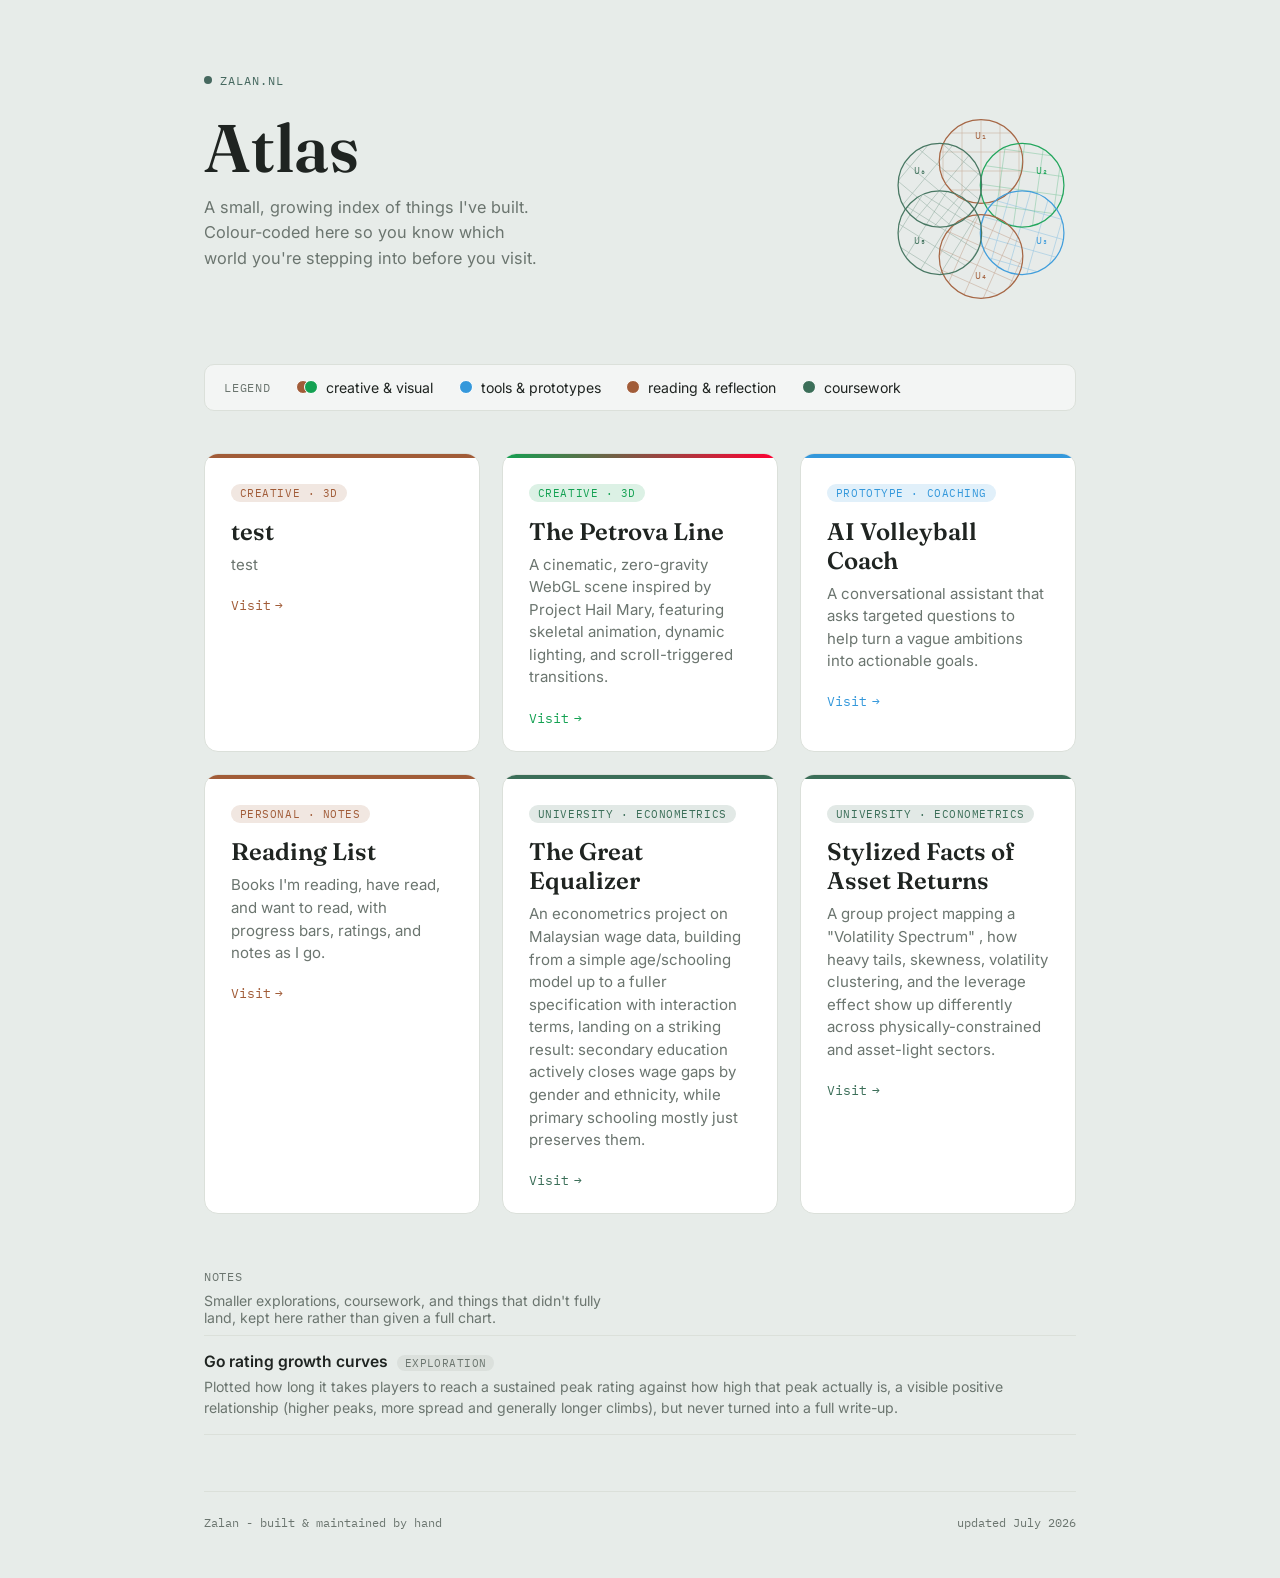
==== index.html @ 69c5f928 "Refactor chart-card styles and add hover effects" ====
<!DOCTYPE html>
<html lang="en">
<head>
<meta charset="UTF-8">
<meta name="viewport" content="width=device-width, initial-scale=1.0">
<title>Zalan Makany</title>
<link rel="preconnect" href="https://fonts.googleapis.com">
<link rel="preconnect" href="https://fonts.gstatic.com" crossorigin>
<link href="https://fonts.googleapis.com/css2?family=Fraunces:ital,opsz,wght@0,9..144,400;0,9..144,600;1,9..144,500&family=IBM+Plex+Mono:wght@400;500&family=Inter:wght@400;500&display=swap" rel="stylesheet">
<style>
  :root {
    --paper: #eef0ec;
    --ink: #1f2421;
    --muted: #6b756f;
    --border: #dbe0da;
    --pine: #46685f;
  }

  * { box-sizing: border-box; }

  body {
    margin: 0;
    background: var(--paper);
    color: var(--ink);
    font-family: 'Inter', -apple-system, sans-serif;
    -webkit-font-smoothing: antialiased;
  }

  .wrap {
    max-width: 920px;
    margin: 0 auto;
    padding: 4.5rem 1.5rem 3rem;
  }

  .kicker {
    font-family: 'IBM Plex Mono', monospace;
    font-size: 0.78rem;
    letter-spacing: 0.08em;
    text-transform: uppercase;
    color: var(--pine);
    display: flex;
    align-items: center;
    gap: 0.5rem;
    margin-bottom: 1.6rem;
  }
  .kicker::before {
    content: "";
    width: 8px;
    height: 8px;
    border-radius: 50%;
    background: var(--pine);
    display: inline-block;
  }

  .hero {
    display: flex;
    justify-content: space-between;
    align-items: flex-start;
    gap: 2rem;
    margin-bottom: 3.5rem;
  }

  .hero h1 {
    font-family: 'Fraunces', serif;
    font-weight: 600;
    font-size: clamp(2.6rem, 7vw, 4.2rem);
    line-height: 1;
    margin: 0 0 0.9rem;
  }

  .hero p {
    max-width: 34ch;
    color: var(--muted);
    font-size: 1.02rem;
    line-height: 1.55;
    margin: 0;
  }

  .chart-diagram {
    flex-shrink: 0;
    width: 190px;
    height: 190px;
    opacity: 0.92;
  }

  .legend {
    display: flex;
    flex-wrap: wrap;
    gap: 1.6rem;
    align-items: center;
    padding: 0.9rem 1.2rem;
    border: 1px solid var(--border);
    border-radius: 10px;
    background: rgba(255,255,255,0.5);
    margin-bottom: 2.6rem;
  }
  .eyebrow {
    font-family: 'IBM Plex Mono', monospace;
    font-size: 0.72rem;
    text-transform: uppercase;
    letter-spacing: 0.06em;
    color: var(--muted);
  }
  .legend-item {
    display: flex;
    align-items: center;
    gap: 0.5rem;
    font-size: 0.88rem;
    color: var(--ink);
  }

 #legend-items {
    display: flex;
    flex-wrap: wrap;
    gap: 1.6rem;
  }
  
.swatch-cluster {
    display: flex;
    align-items: center;
  }
 .swatch {
    width: 14px;              
    height: 14px;
    border-radius: 50%;       /* Circles overlap much better than squares */
    border: 1.5px solid #fff; /* Creates a clean cutout effect between dots */
    margin-left: -6px;        /* Pulls them together so they overlap */
    display: inline-block;
  }
  .swatch:first-child {
    margin-left: 0;           
  }

  .grid {
    display: grid;
    grid-template-columns: repeat(auto-fit, minmax(250px, 1fr));
    gap: 1.4rem;
  }

 .chart-card {
    position: relative;
    background: #fff;
    border: 1px solid var(--border);
    border-radius: 14px;
    padding: 1.7rem 1.6rem 1.5rem;
    text-decoration: none;
    color: inherit;
    display: block;
    overflow: hidden; 
    transition: transform 0.18s ease, box-shadow 0.18s ease;
  }
  
  .chart-card::before {
    content: "";
    position: absolute;
    top: 0; left: 0;
    width: 100%;
    height: 4px;
    background: linear-gradient(to right, var(--c), var(--c2, var(--c)));
  }

  .chart-card:hover {
    transform: translateY(-3px);
    box-shadow: 0 10px 24px rgba(31,36,33,0.08);
  }

  /* The atmospheric glow, restricted entirely to the top rim */
  .chart-card::after {
    content: "";
    position: absolute;
    top: 2px; left: 4%; 
    width: 92%;         /* Slightly narrower than the card for a natural falloff */
    height: 6px;
    background: linear-gradient(to right, var(--c), var(--c2, var(--c)));
    filter: blur(10px);
    opacity: 0;
    transition: opacity 0.3s ease;
    z-index: 1;
  }

  .chart-card:hover::after {
    opacity: 0.65; /* Activates the rim glow on hover */
  }

  .card-tag {
    font-family: 'IBM Plex Mono', monospace;
    font-size: 0.7rem;
    text-transform: uppercase;
    letter-spacing: 0.05em;
    padding: 2px 9px;
    border-radius: 999px;
    display: inline-block;
    margin-bottom: 0.9rem;
    background: var(--c-soft, #eee);
    color: var(--c, var(--ink));
  }

  .chart-card h2 {
    font-family: 'Fraunces', serif;
    font-weight: 600;
    font-size: 1.5rem;
    margin: 0 0 0.5rem;
  }

  .chart-card p {
    color: var(--muted);
    font-size: 0.94rem;
    line-height: 1.5;
    margin: 0 0 1.1rem;
  }

  .visit {
    font-family: 'IBM Plex Mono', monospace;
    font-size: 0.82rem;
    display: inline-flex;
    align-items: center;
    gap: 0.3rem;
    color: var(--c, var(--pine));
  }

  .visit .arrow { transition: transform 0.18s ease; }
  .chart-card:hover .visit .arrow { transform: translateX(3px); }

  footer {
    margin-top: 3.5rem;
    padding-top: 1.4rem;
    border-top: 1px solid var(--border);
    font-family: 'IBM Plex Mono', monospace;
    font-size: 0.76rem;
    color: var(--muted);
    display: flex;
    justify-content: space-between;
    flex-wrap: wrap;
    gap: 0.5rem;
  }

  .empty-hint {
    font-family: 'IBM Plex Mono', monospace;
    font-size: 0.85rem;
    color: var(--muted);
    padding: 2rem;
    text-align: center;
    border: 1px dashed var(--border);
    border-radius: 12px;
  }

  .notes-section {
    margin-top: 3.2rem;
  }
  .notes-subtitle {
    color: var(--muted);
    font-size: 0.88rem;
    margin: 0.4rem 0 0.6rem;
    max-width: 48ch;
  }
  .notes-list {
    border-top: 1px solid var(--border);
  }
  .note-row {
    display: block;
    padding: 1rem 0;
    border-bottom: 1px solid var(--border);
    text-decoration: none;
    color: inherit;
  }
  a.note-row:hover .note-title {
    color: var(--pine);
  }
  .note-head {
    display: flex;
    align-items: baseline;
    flex-wrap: wrap;
    gap: 0.55rem;
    margin-bottom: 0.3rem;
  }
  .note-title {
    font-weight: 600;
    font-size: 0.98rem;
    transition: color 0.15s ease;
  }
  .note-tag {
    font-family: 'IBM Plex Mono', monospace;
    font-size: 0.66rem;
    text-transform: uppercase;
    letter-spacing: 0.04em;
    color: var(--muted);
    background: rgba(107, 117, 111, 0.1);
    padding: 1px 8px;
    border-radius: 999px;
  }
  .note-desc {
    color: var(--muted);
    font-size: 0.88rem;
    line-height: 1.5;
    margin: 0;
  }
  .note-link {
    display: inline-block;
    margin-top: 0.35rem;
    font-family: 'IBM Plex Mono', monospace;
    font-size: 0.76rem;
    color: var(--pine);
  }

  @media (max-width: 640px) {
    .wrap { padding: 2.2rem 1.25rem 2.5rem; }
    .hero {
      align-items: flex-start;
      gap: 1rem;
      margin-bottom: 2rem;
    }
    .hero > div:first-child { flex: 1; min-width: 0; }
    .hero p { font-size: 0.92rem; }
    .chart-diagram {
      width: 84px;
      height: 84px;
      margin-top: 0.3rem;
    }
    .legend {
      gap: 0.9rem 1.1rem;
      padding: 0.7rem 1rem;
      margin-bottom: 1.6rem;
    }
    .legend-item { font-size: 0.82rem; }
  }

  @media (max-width: 340px) {
    .chart-diagram { width: 68px; height: 68px; }
  }

  @media (prefers-reduced-motion: reduce) {
    .chart-card, .visit .arrow { transition: none; }
  }
</style>
</head>
<body>
<div class="wrap">

  <div class="kicker">zalan.nl</div>

  <div class="hero">
    <div>
      <h1>Atlas</h1>
      <p>A small, growing index of things I've built. Colour-coded here so you know which world you're stepping into before you visit.</p>
    </div>
    <div id="atlas-diagram"></div>
  </div>

  <div class="legend">
    <span class="eyebrow">Legend</span>
    <span id="legend-items"></span>
  </div>

  <div class="grid" id="cards-grid"></div>

  <div class="notes-section">
    <span class="eyebrow">Notes</span>
    <p class="notes-subtitle">Smaller explorations, coursework, and things that didn't fully land, kept here rather than given a full chart.</p>
    <div class="notes-list" id="notes-list"></div>
  </div>

  <footer>
    <span>Zalan - built &amp; maintained by hand</span>
    <span>updated July 2026</span>
  </footer>

</div>

<script>
  /* ============================================================
     PROJECTS
     To add a new project, add one object to this array. That's it
     the legend, the cards, and the chart diagram above all
     regenerate from this list automatically.

     id:          short unique slug, used internally (e.g. for SVG ids)
     name:        display name of the project
     tag:         small eyebrow label, e.g. "personal · notes"
     legend:      short phrase shown in the legend, e.g. "reading & reflection"
     description: one or two sentences shown on the card
     href:        link to the live subpage
     color:       hex color pull this from the subpage's own accent
     ============================================================ */
  const PROJECTS = [
       {
      id: "ifas-stylized-facts",
      name: "Stylized Facts of Asset Returns",
      tag: "university · econometrics",
      legend: "coursework",
      description: "A group project mapping a \"Volatility Spectrum\" , how heavy tails, skewness, volatility clustering, and the leverage effect show up differently across physically-constrained and asset-light sectors.",
      href: "https://zalan.nl/files/IFAS_Project.pdf",
      color: "#3b6e58"
    },
    {
      id: "wage-gap-malaysia",
      name: "The Great Equalizer",
      tag: "university · econometrics",
      legend: "coursework",
      description: "An econometrics project on Malaysian wage data, building from a simple age/schooling model up to a fuller specification with interaction terms, landing on a striking result: secondary education actively closes wage gaps by gender and ethnicity, while primary schooling mostly just preserves them.",
      href: "https://zalan.nl/files/intro_econometrics.pdf",
      color: "#3b6e58"
    },
    {
      id: "reading-list",
      name: "Reading List",
      tag: "personal · notes",
      legend: "reading & reflection",
      description: "Books I'm reading, have read, and want to read, with progress bars, ratings, and notes as I go.",
      href: "https://zalan.nl/reading-list",
      color: "#a15c38"
    },
    {
      id: "ai-coach",
      name: "AI Volleyball Coach",
      tag: "prototype · coaching",
      legend: "tools & prototypes",
      description: "A conversational assistant that asks targeted questions to help turn a vague ambitions into actionable goals.",
      href: "https://zalan.nl/ai-coach",
      color: "#3498db"
    },

    {
      id: "petrova-line",
      name: "The Petrova Line",
      tag: "creative · 3D",
      legend: "creative & visual",
      description: "A cinematic, zero-gravity WebGL scene inspired by Project Hail Mary, featuring skeletal animation, dynamic lighting, and scroll-triggered transitions.",
      href: "https://zalan.nl/petrova",
      color: "#13a152",      // Petrova Green
      color2: "#FF0033"      // Astrophage Red
    },

    {
      id: "test",
      name: "test",
      tag: "creative · 3D",
      legend: "creative & visual",
      description: "test",
      href: "",
      color: "#a15c38"
    }

    // Next project goes here, e.g.:
    // {
    //   id: "circle-packing",
    //   name: "Circle Packing Explorer",
    //   tag: "math · visual",
    //   legend: "open problems",
    //   description: "An interactive look at hexagonal circle packing in equilateral triangles.",
    //   href: "https://zalan.nl/circle-packing",
    //   color: "#c9a44c"
    // },
  ];

  /* ============================================================
     NOTES
     Smaller, lighter-weight entries coursework, explorations,
     dead ends, negative results. No color, no big card, no
     "Visit" cta unless there's actually somewhere to send someone.

     title:       short title
     tag:         short label, e.g. "coursework", "open problem"
     description: one or two sentences what it was, what you found
     href:        optional a write-up, repo, or PDF, if one exists
     ============================================================ */
  const NOTES = [
    {
      title: "Go rating growth curves",
      tag: "exploration",
      description: "Plotted how long it takes players to reach a sustained peak rating against how high that peak actually is, a visible positive relationship (higher peaks, more spread and generally longer climbs), but never turned into a full write-up.",
      href: ""
    }

    // Next note goes here, e.g.:
    // {
    //   title: "Attempted a closed form for X, didn't get there",
    //   tag: "dead end",
    //   description: "Spent a week on this before realizing the approach doesn't generalize past n=3.",
    //   href: "https://zalan.nl/notes/some-writeup"
    // },
  ];

  function hexToRgb(hex) {
    hex = hex.replace('#', '');
    if (hex.length === 3) hex = hex.split('').map(c => c + c).join('');
    const num = parseInt(hex, 16);
    return { r: (num >> 16) & 255, g: (num >> 8) & 255, b: num & 255 };
  }

  function softColor(hex, amount = 0.85) {
    const { r, g, b } = hexToRgb(hex);
    const mix = c => Math.round(c + (255 - c) * amount);
    return `rgb(${mix(r)}, ${mix(g)}, ${mix(b)})`;
  }

  // Averages every project's color with equal weight, then mixes the
  // result heavily toward white so the page background stays a pale,
  // muted tint rather than a saturated blend. The palette's "center
  // of mass"  the more projects, the more it drifts to reflect them.
  function averagePaperColor(hexColors, lightenAmount = 0.86) {
    if (!hexColors.length) return null;
    const totals = hexColors.reduce((acc, hex) => {
      const { r, g, b } = hexToRgb(hex);
      acc.r += r; acc.g += g; acc.b += b;
      return acc;
    }, { r: 0, g: 0, b: 0 });
    const n = hexColors.length;
    const avg = { r: totals.r / n, g: totals.g / n, b: totals.b / n };
    const mix = c => Math.round(c + (255 - c) * lightenAmount);
    return `rgb(${mix(avg.r)}, ${mix(avg.g)}, ${mix(avg.b)})`;
  }

  function escapeHtml(str) {
    const div = document.createElement('div');
    div.textContent = str || '';
    return div.innerHTML;
  }

function buildLegend(projects) {
    const categoryColors = new Map();
    
    projects.forEach(p => {
      if (!categoryColors.has(p.legend)) {
        categoryColors.set(p.legend, new Set([p.color])); 
      } else {
        categoryColors.get(p.legend).add(p.color); 
      }
    });

    return Array.from(categoryColors.entries()).map(([legend, colorSet]) => {
      const swatches = Array.from(colorSet)
        .map(color => `<span class="swatch" style="background:${color}"></span>`)
        .join('');
        
      return `
        <span class="legend-item">
          <span class="swatch-cluster">${swatches}</span>
          ${escapeHtml(legend)}
        </span>
      `;
    }).join('');
  }

  function buildCards(projects) {
    return projects.map(p => `
      <a class="chart-card" style="--c:${p.color}; --c2:${p.color2 || p.color}; --c-soft:${softColor(p.color)}" href="${p.href}">
        <span class="card-tag">${escapeHtml(p.tag)}</span>
        <h2>${escapeHtml(p.name)}</h2>
        <p>${escapeHtml(p.description)}</p>
        <span class="visit">Visit <span class="arrow">→</span></span>
      </a>
    `).join('');
  }

  // Arranges one "chart" circle per project around a shared center,
  // each with its own faint coordinate grid, echoing the idea that
  // every project is a differently-labeled patch of the same atlas.
  function buildDiagram(projects, size = 200) {
    const n = projects.length;
    if (n === 0) return '';

    const cx = size / 2, cy = size / 2;
    const Rc = n === 1 ? 0 : Math.min(50, 20 + n * 8);
    const r = Math.max(40, 68 - n * 4);

    let defs = '', grids = '', circles = '', labels = '';
    const subDigits = ['₁','₂','₃','₄','₅','₆','₇','₈','₉'];

    projects.forEach((p, i) => {
      const angle = (-90 + i * (360 / n)) * Math.PI / 180;
      const px = cx + Rc * Math.cos(angle);
      const py = cy + Rc * Math.sin(angle);
      const clipId = `clip-${p.id}`;
      const rot = 8 * i;

      let lines = '';
      for (let g = 20; g < size; g += 20) {
        lines += `<line x1="0" y1="${g}" x2="${size}" y2="${g}" transform="rotate(${rot} ${px.toFixed(1)} ${py.toFixed(1)})"/>`;
        lines += `<line x1="${g}" y1="0" x2="${g}" y2="${size}" transform="rotate(${rot} ${px.toFixed(1)} ${py.toFixed(1)})"/>`;
      }

      defs += `<clipPath id="${clipId}"><circle cx="${px.toFixed(1)}" cy="${py.toFixed(1)}" r="${r}"/></clipPath>`;
      grids += `<g clip-path="url(#${clipId})" opacity="0.45"><g stroke="${p.color}" stroke-width="0.6">${lines}</g></g>`;
      circles += `<circle cx="${px.toFixed(1)}" cy="${py.toFixed(1)}" r="${r}" fill="none" stroke="${p.color}" stroke-width="1.3"/>`;

      const lx = cx + (Rc + r * 0.55) * Math.cos(angle);
      const ly = cy + (Rc + r * 0.55) * Math.sin(angle);
      const sub = subDigits[i] || (i + 1);
      labels += `<text x="${lx.toFixed(1)}" y="${ly.toFixed(1)}" font-family="IBM Plex Mono, monospace" font-size="10" fill="${p.color}" text-anchor="middle">U${sub}</text>`;
    });

    return `
      <svg class="chart-diagram" viewBox="0 0 ${size} ${size}" xmlns="http://www.w3.org/2000/svg" role="img" aria-label="One coordinate chart per project">
        <defs>${defs}</defs>
        ${grids}
        ${circles}
        ${labels}
      </svg>
    `;
  }

  function buildNotes(notes) {
    if (!notes.length) {
      return `<div class="empty-hint">No notes yet.</div>`;
    }
    return notes.map(note => {
      const tag = note.tag ? `<span class="note-tag">${escapeHtml(note.tag)}</span>` : '';
      const link = note.href ? `<span class="note-link">More →</span>` : '';
      const inner = `
        <div class="note-head">
          <span class="note-title">${escapeHtml(note.title)}</span>
          ${tag}
        </div>
        <p class="note-desc">${escapeHtml(note.description)}</p>
        ${link}
      `;
      return note.href
        ? `<a class="note-row" href="${note.href}">${inner}</a>`
        : `<div class="note-row">${inner}</div>`;
    }).join('');
  }

  function render() {
    const cardsEl = document.getElementById('cards-grid');
    const legendEl = document.getElementById('legend-items');
    const diagramEl = document.getElementById('atlas-diagram');

    if (!PROJECTS.length) {
      cardsEl.innerHTML = `<div class="empty-hint">No charts yet add a project to the PROJECTS array.</div>`;
      legendEl.innerHTML = '';
      diagramEl.innerHTML = '';
      return;
    }

    // Keep adding new projects to the end of PROJECTS this just
    // flips the display order so the newest one shows up first.
    const displayOrder = [...PROJECTS].reverse();

    legendEl.innerHTML = buildLegend(displayOrder);
    cardsEl.innerHTML = buildCards(displayOrder);
    diagramEl.innerHTML = buildDiagram(displayOrder);

    const paper = averagePaperColor(PROJECTS.map(p => p.color));
    if (paper) document.documentElement.style.setProperty('--paper', paper);

    // Notes have no color and don't factor into the averaged
    // background they're marginalia, not coordinate patches.
    const notesEl = document.getElementById('notes-list');
    notesEl.innerHTML = buildNotes([...NOTES].reverse());
  }

  render();
</script>
</body>
</html>
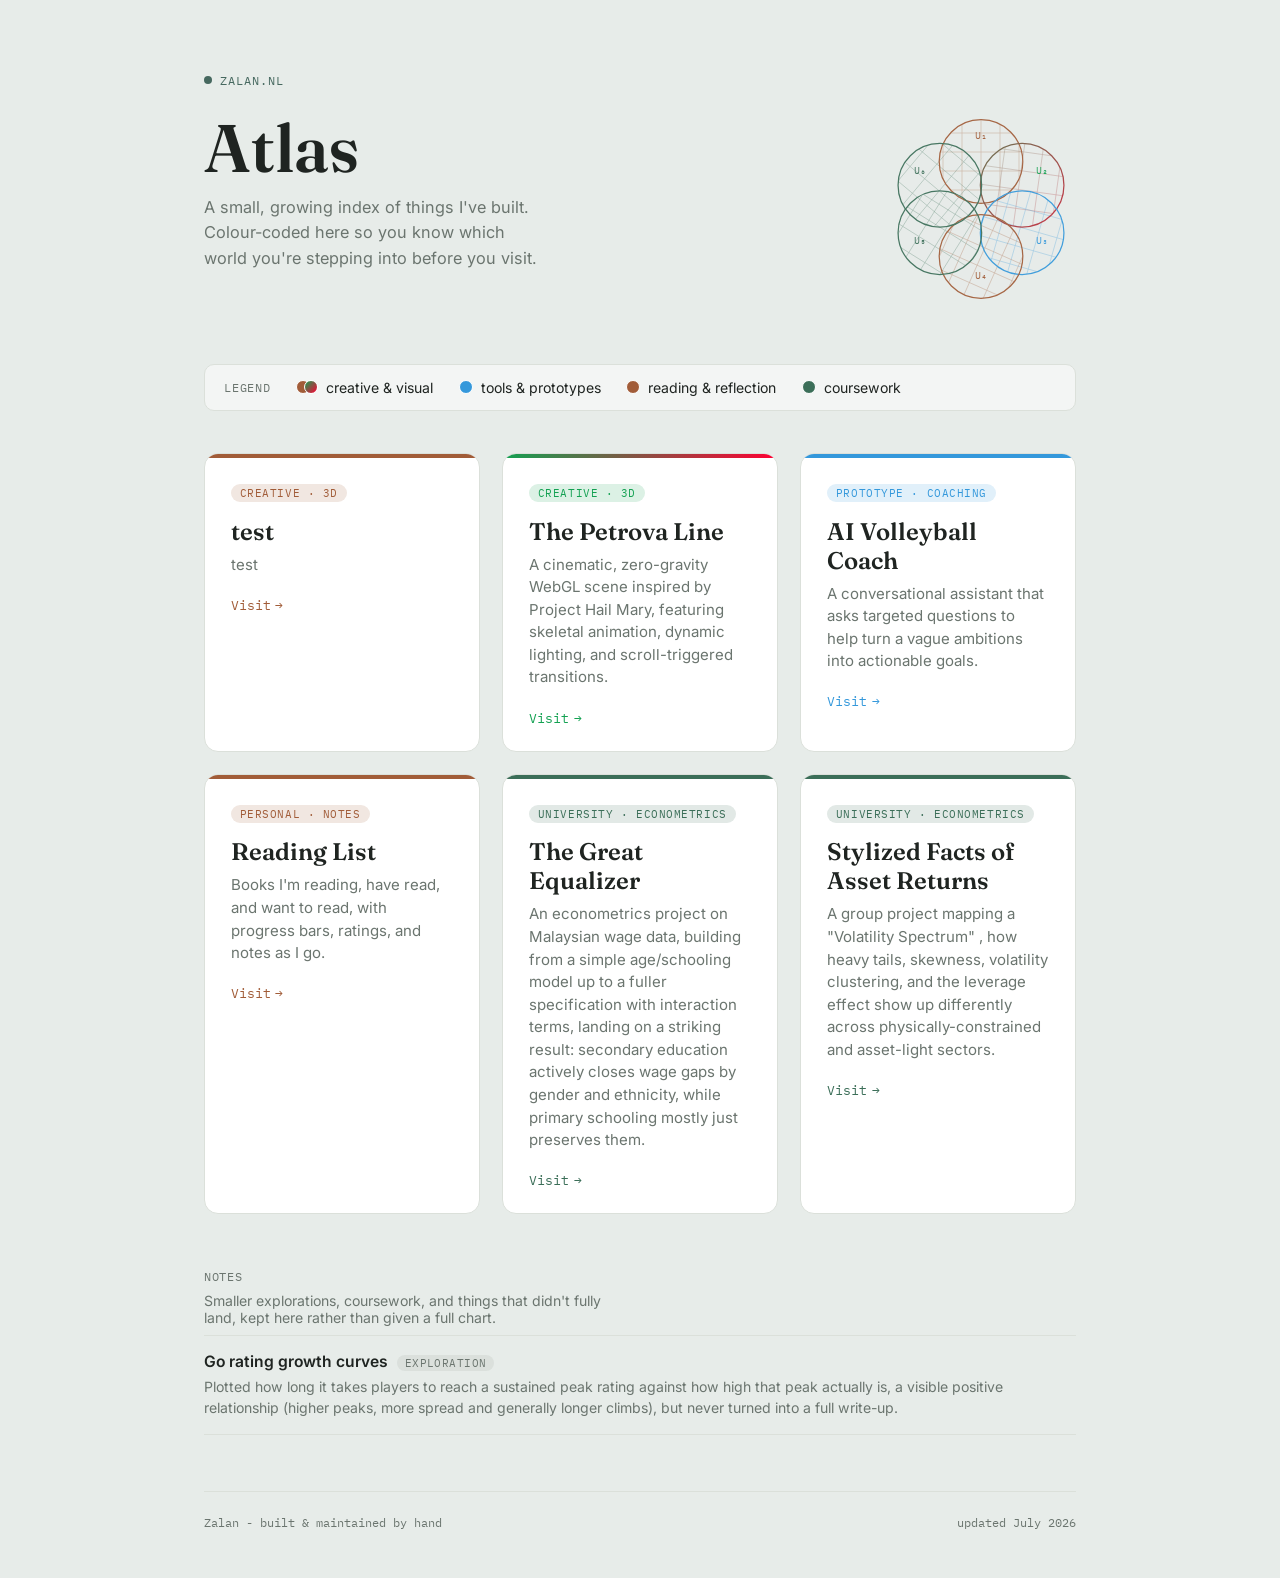
==== commit 00e4c0e3: "Enhance legend / diagram colours with gradients" ====
--- a/index.html
+++ b/index.html
@@ -520,16 +520,19 @@
     const categoryColors = new Map();
     
     projects.forEach(p => {
+      // If color2 exists, make it a gradient. Otherwise, keep it solid.
+      const bg = p.color2 ? `linear-gradient(135deg, ${p.color}, ${p.color2})` : p.color;
+      
       if (!categoryColors.has(p.legend)) {
-        categoryColors.set(p.legend, new Set([p.color])); 
+        categoryColors.set(p.legend, new Set([bg])); 
       } else {
-        categoryColors.get(p.legend).add(p.color); 
+        categoryColors.get(p.legend).add(bg); 
       }
     });
 
     return Array.from(categoryColors.entries()).map(([legend, colorSet]) => {
       const swatches = Array.from(colorSet)
-        .map(color => `<span class="swatch" style="background:${color}"></span>`)
+        .map(bg => `<span class="swatch" style="background:${bg}"></span>`)
         .join('');
         
       return `
@@ -570,7 +573,9 @@
       const angle = (-90 + i * (360 / n)) * Math.PI / 180;
       const px = cx + Rc * Math.cos(angle);
       const py = cy + Rc * Math.sin(angle);
+      
       const clipId = `clip-${p.id}`;
+      const gradId = `grad-${p.id}`; 
       const rot = 8 * i;
 
       let lines = '';
@@ -579,14 +584,21 @@
         lines += `<line x1="${g}" y1="0" x2="${g}" y2="${size}" transform="rotate(${rot} ${px.toFixed(1)} ${py.toFixed(1)})"/>`;
       }
 
-      defs += `<clipPath id="${clipId}"><circle cx="${px.toFixed(1)}" cy="${py.toFixed(1)}" r="${r}"/></clipPath>`;
-      grids += `<g clip-path="url(#${clipId})" opacity="0.45"><g stroke="${p.color}" stroke-width="0.6">${lines}</g></g>`;
-      circles += `<circle cx="${px.toFixed(1)}" cy="${py.toFixed(1)}" r="${r}" fill="none" stroke="${p.color}" stroke-width="1.3"/>`;
+      defs += `
+        <clipPath id="${clipId}"><circle cx="${px.toFixed(1)}" cy="${py.toFixed(1)}" r="${r}"/></clipPath>
+        <linearGradient id="${gradId}" gradientUnits="userSpaceOnUse" x1="0" y1="0" x2="${size}" y2="${size}">
+          <stop offset="0%" stop-color="${p.color}" />
+          <stop offset="100%" stop-color="${p.color2 || p.color}" />
+        </linearGradient>
+      `;
+      
+      grids += `<g clip-path="url(#${clipId})" opacity="0.45"><g stroke="url(#${gradId})" stroke-width="0.6">${lines}</g></g>`;
+      circles += `<circle cx="${px.toFixed(1)}" cy="${py.toFixed(1)}" r="${r}" fill="none" stroke="url(#${gradId})" stroke-width="1.3"/>`;
 
       const lx = cx + (Rc + r * 0.55) * Math.cos(angle);
       const ly = cy + (Rc + r * 0.55) * Math.sin(angle);
       const sub = subDigits[i] || (i + 1);
-      labels += `<text x="${lx.toFixed(1)}" y="${ly.toFixed(1)}" font-family="IBM Plex Mono, monospace" font-size="10" fill="${p.color}" text-anchor="middle">U${sub}</text>`;
+            labels += `<text x="${lx.toFixed(1)}" y="${ly.toFixed(1)}" font-family="IBM Plex Mono, monospace" font-size="10" fill="${p.color}" text-anchor="middle">U${sub}</text>`;
     });
 
     return `
@@ -598,7 +610,6 @@
       </svg>
     `;
   }
-
   function buildNotes(notes) {
     if (!notes.length) {
       return `<div class="empty-hint">No notes yet.</div>`;
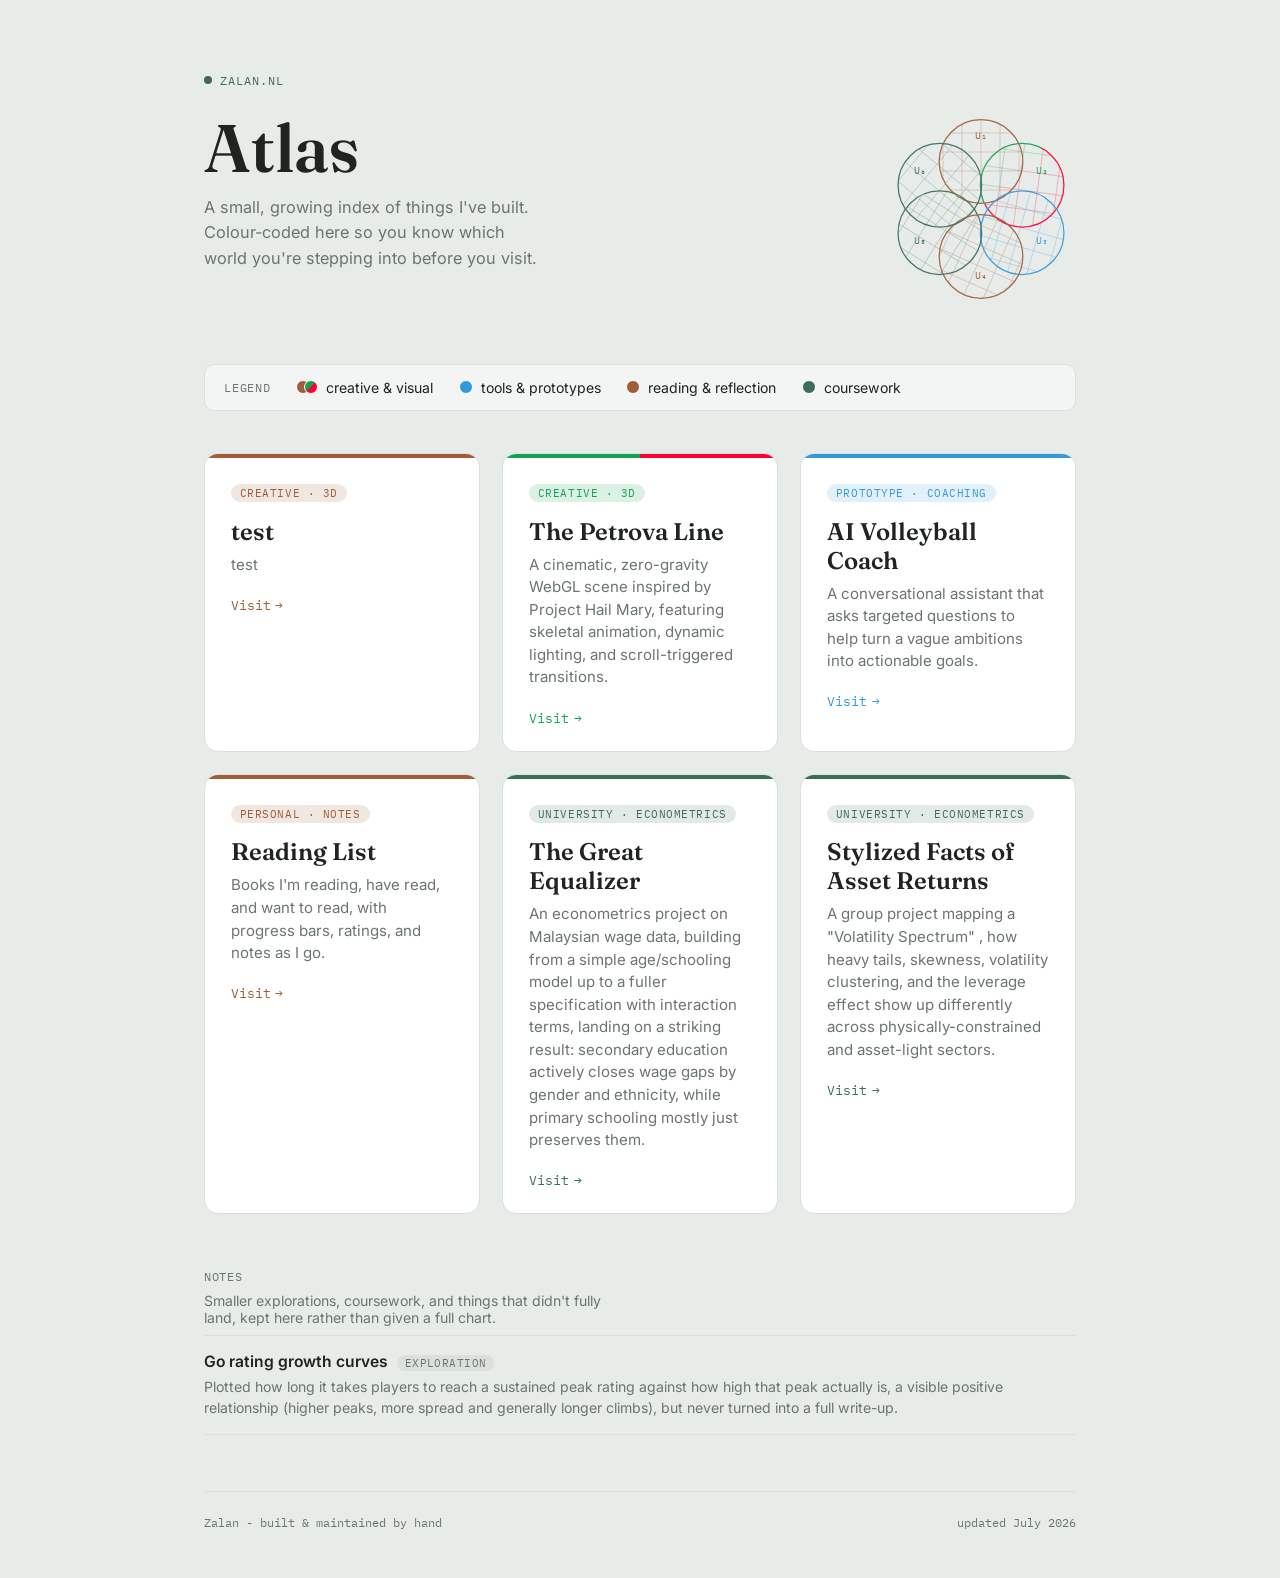
==== commit ac34ffeb: "Modify gradient backgrounds to use 50% stops" ====
--- a/index.html
+++ b/index.html
@@ -156,7 +156,7 @@
     top: 0; left: 0;
     width: 100%;
     height: 4px;
-    background: linear-gradient(to right, var(--c), var(--c2, var(--c)));
+    background: linear-gradient(to right, var(--c) 50%, var(--c2, var(--c)) 50%);  
   }
 
   .chart-card:hover {
@@ -171,7 +171,7 @@
     top: 2px; left: 4%; 
     width: 92%;         /* Slightly narrower than the card for a natural falloff */
     height: 6px;
-    background: linear-gradient(to right, var(--c), var(--c2, var(--c)));
+    background: linear-gradient(to right, var(--c) 50%, var(--c2, var(--c)) 50%);
     filter: blur(10px);
     opacity: 0;
     transition: opacity 0.3s ease;
@@ -521,7 +521,7 @@
     
     projects.forEach(p => {
       // If color2 exists, make it a gradient. Otherwise, keep it solid.
-      const bg = p.color2 ? `linear-gradient(135deg, ${p.color}, ${p.color2})` : p.color;
+      const bg = p.color2 ? `linear-gradient(135deg, ${p.color} 50%, ${p.color2} 50%)` : p.color;
       
       if (!categoryColors.has(p.legend)) {
         categoryColors.set(p.legend, new Set([bg])); 
@@ -587,8 +587,8 @@
       defs += `
         <clipPath id="${clipId}"><circle cx="${px.toFixed(1)}" cy="${py.toFixed(1)}" r="${r}"/></clipPath>
         <linearGradient id="${gradId}" gradientUnits="userSpaceOnUse" x1="0" y1="0" x2="${size}" y2="${size}">
-          <stop offset="0%" stop-color="${p.color}" />
-          <stop offset="100%" stop-color="${p.color2 || p.color}" />
+          <stop offset="50%" stop-color="${p.color}" />
+          <stop offset="50%" stop-color="${p.color2 || p.color}" />
         </linearGradient>
       `;
       
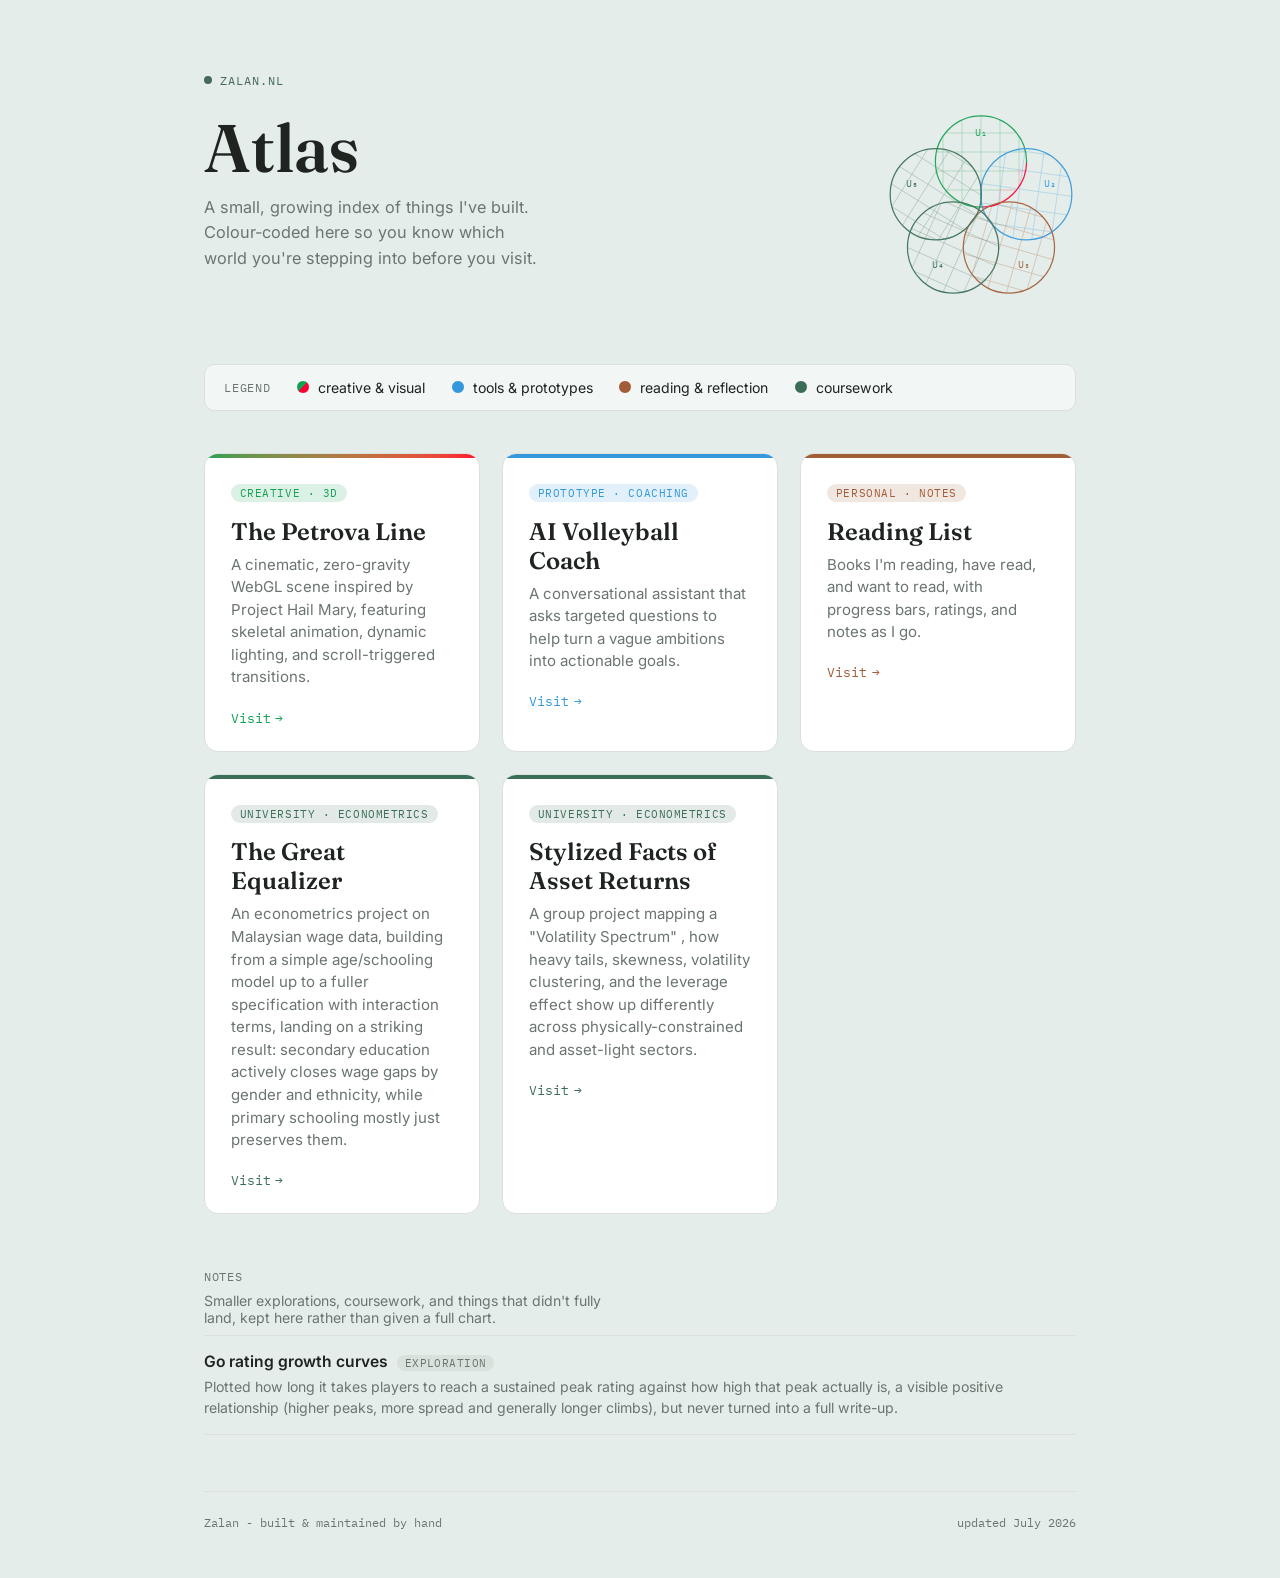
==== commit e399265a: "Refactor gradient backgrounds and clean up project data Updated background gradients to use oklab co" ====
--- a/index.html
+++ b/index.html
@@ -156,28 +156,26 @@
     top: 0; left: 0;
     width: 100%;
     height: 4px;
-    background: linear-gradient(to right, var(--c) 50%, var(--c2, var(--c)) 50%);  
-  }
-
-  .chart-card:hover {
-    transform: translateY(-3px);
-    box-shadow: 0 10px 24px rgba(31,36,33,0.08);
-  }
-
-  /* The atmospheric glow, restricted entirely to the top rim */
+    background: linear-gradient(to right in oklab, var(--c), var(--c2, var(--c)));
+  }
+
   .chart-card::after {
     content: "";
     position: absolute;
     top: 2px; left: 4%; 
-    width: 92%;         /* Slightly narrower than the card for a natural falloff */
+    width: 92%;
     height: 6px;
-    background: linear-gradient(to right, var(--c) 50%, var(--c2, var(--c)) 50%);
+    background: linear-gradient(to right in oklab, var(--c), var(--c2, var(--c)));
     filter: blur(10px);
     opacity: 0;
     transition: opacity 0.3s ease;
     z-index: 1;
   }
 
+  .chart-card:hover {
+    transform: translateY(-3px);
+    box-shadow: 0 10px 24px rgba(31,36,33,0.08);
+  }
   .chart-card:hover::after {
     opacity: 0.65; /* Activates the rim glow on hover */
   }
@@ -428,16 +426,6 @@
       href: "https://zalan.nl/petrova",
       color: "#13a152",      // Petrova Green
       color2: "#FF0033"      // Astrophage Red
-    },
-
-    {
-      id: "test",
-      name: "test",
-      tag: "creative · 3D",
-      legend: "creative & visual",
-      description: "test",
-      href: "",
-      color: "#a15c38"
     }
 
     // Next project goes here, e.g.:
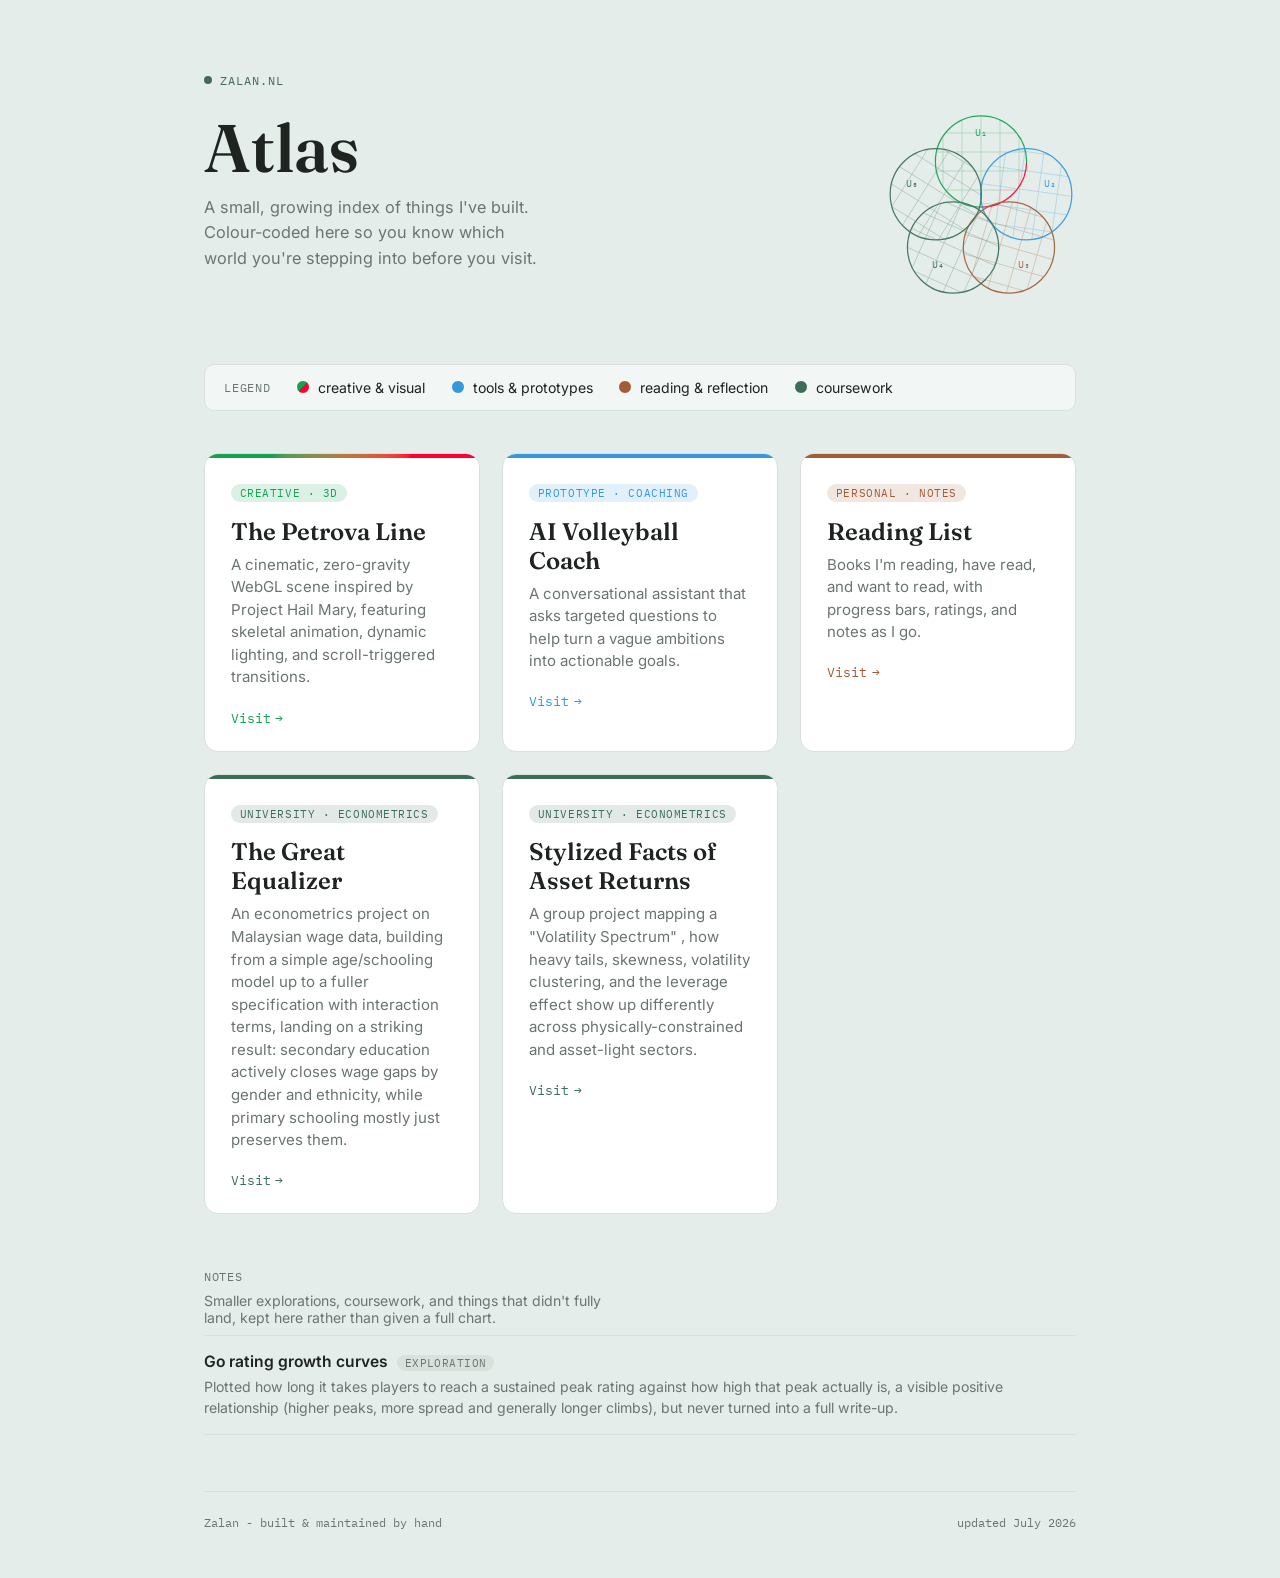
==== commit 256b8381: "Adjust gradient background for chart card" ====
--- a/index.html
+++ b/index.html
@@ -156,7 +156,7 @@
     top: 0; left: 0;
     width: 100%;
     height: 4px;
-    background: linear-gradient(to right in oklab, var(--c), var(--c2, var(--c)));
+    background: linear-gradient(to right in oklab, var(--c) 25%, var(--c2, var(--c)) 75%);
   }
 
   .chart-card::after {
@@ -165,7 +165,7 @@
     top: 2px; left: 4%; 
     width: 92%;
     height: 6px;
-    background: linear-gradient(to right in oklab, var(--c), var(--c2, var(--c)));
+    background: linear-gradient(to right in oklab, var(--c) 25%, var(--c2, var(--c)) 75%);
     filter: blur(10px);
     opacity: 0;
     transition: opacity 0.3s ease;
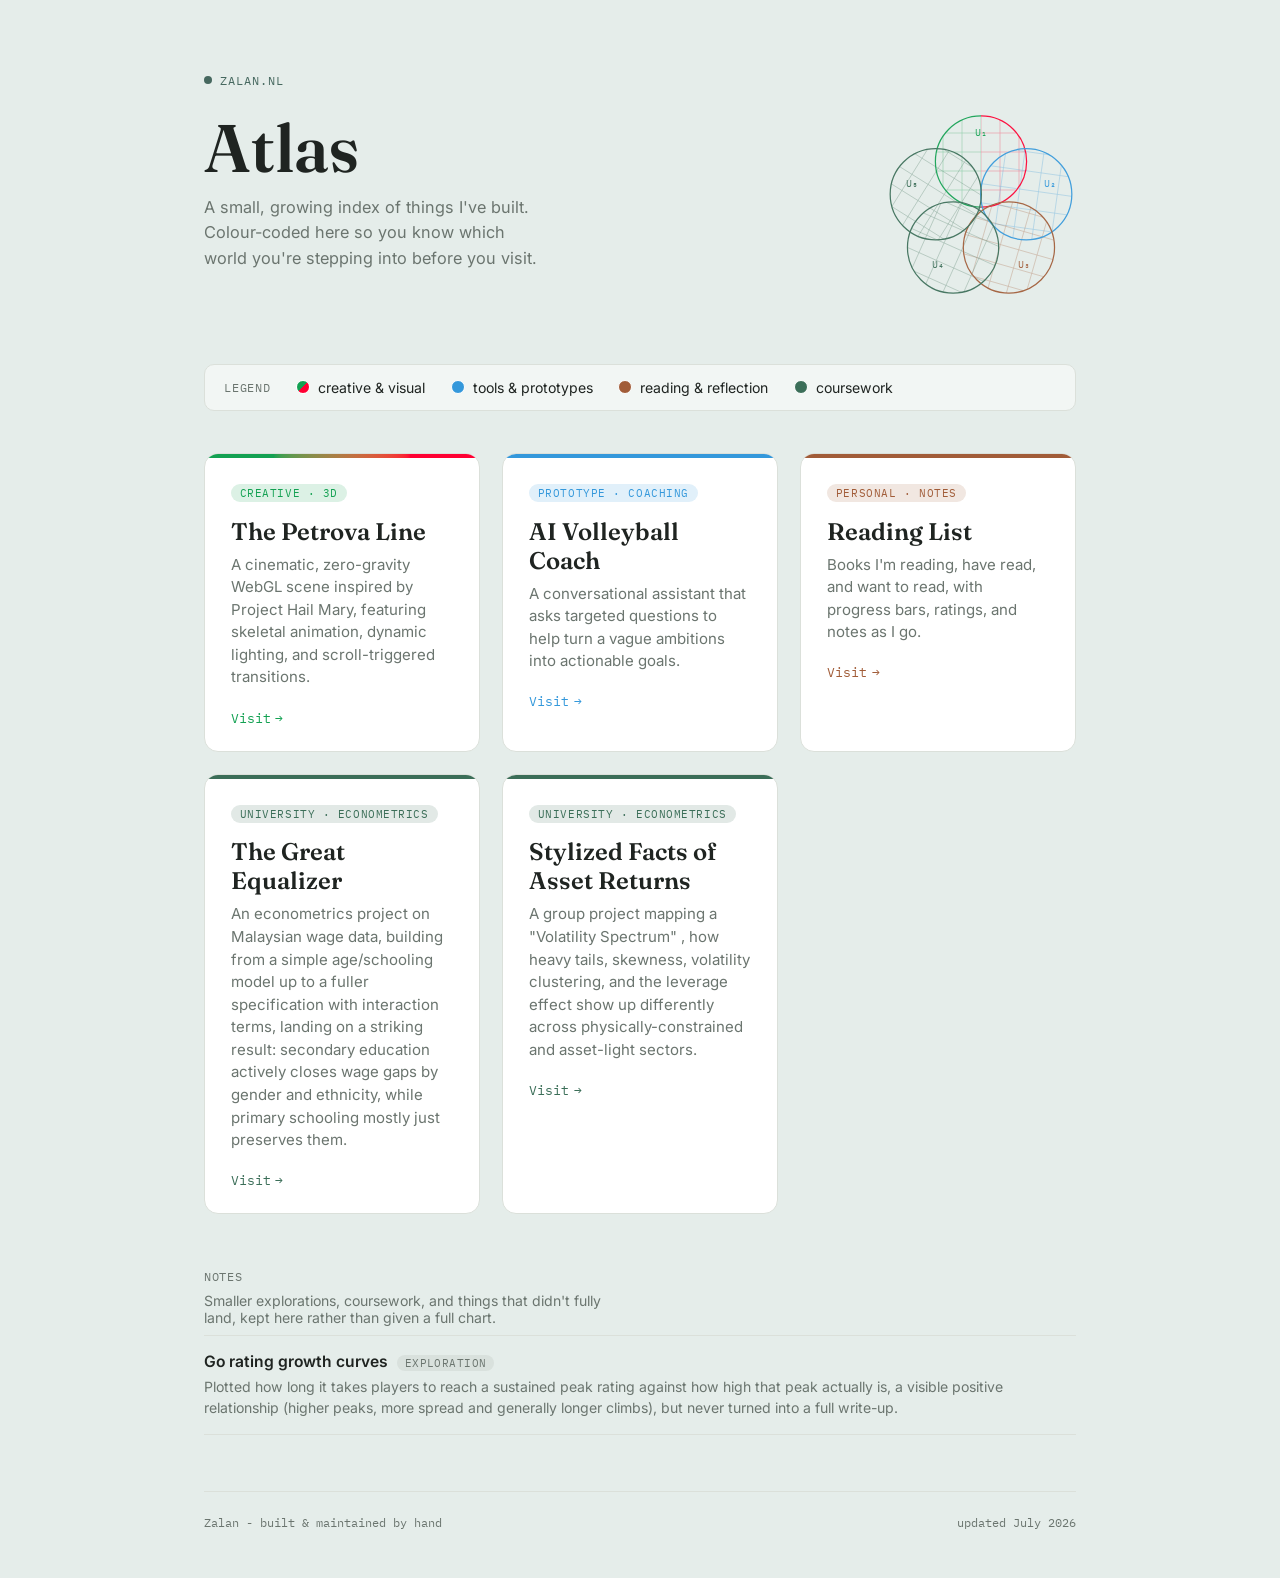
==== commit 870dbb68: "Refactor linearGradient for specific circle mapping Updated linearGradient definition to map strictl" ====
--- a/index.html
+++ b/index.html
@@ -574,7 +574,12 @@
 
       defs += `
         <clipPath id="${clipId}"><circle cx="${px.toFixed(1)}" cy="${py.toFixed(1)}" r="${r}"/></clipPath>
-        <linearGradient id="${gradId}" gradientUnits="userSpaceOnUse" x1="0" y1="0" x2="${size}" y2="${size}">
+        
+        <!-- Maps the gradient strictly to this specific circle's left and right edges -->
+        <linearGradient id="${gradId}" gradientUnits="userSpaceOnUse" 
+          x1="${(px - r).toFixed(1)}" y1="${py.toFixed(1)}" 
+          x2="${(px + r).toFixed(1)}" y2="${py.toFixed(1)}">
+          
           <stop offset="50%" stop-color="${p.color}" />
           <stop offset="50%" stop-color="${p.color2 || p.color}" />
         </linearGradient>
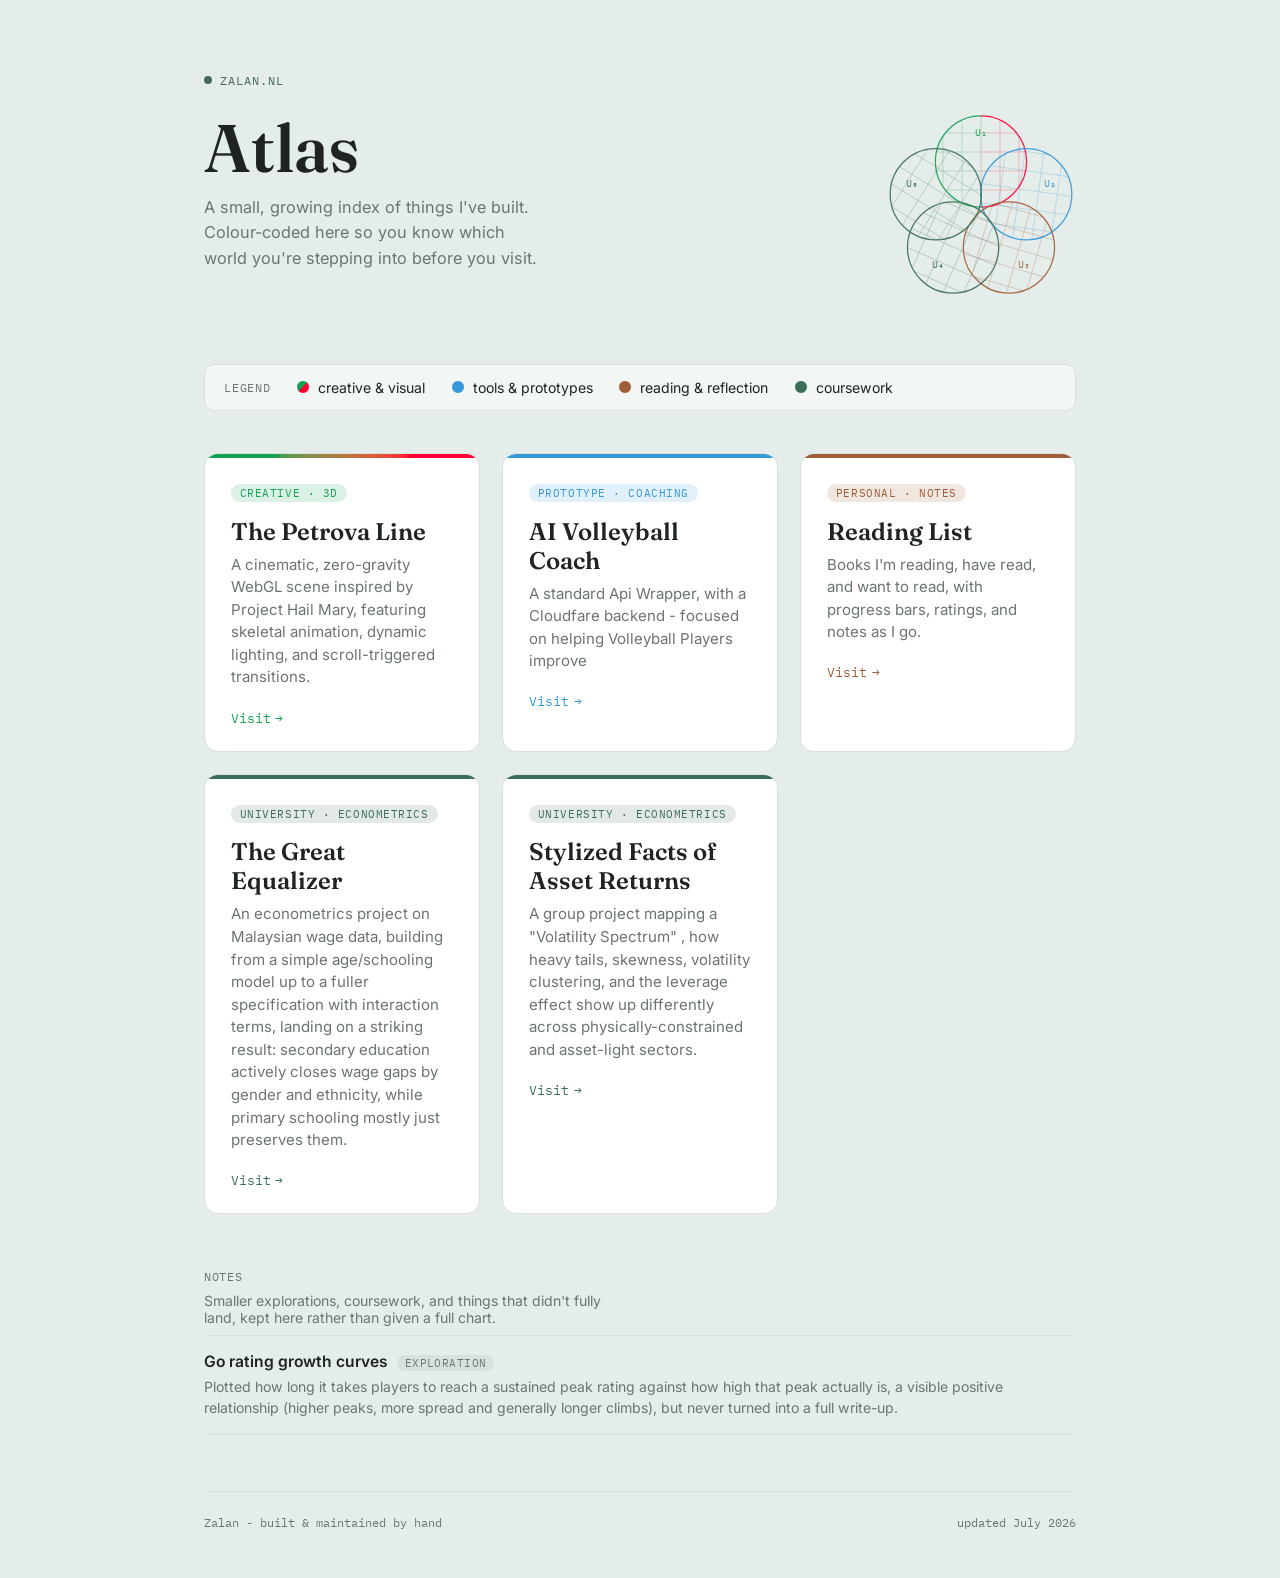
==== commit 8eb6a6bb: "Update description for AI Volleyball Coach" ====
--- a/index.html
+++ b/index.html
@@ -412,7 +412,7 @@
       name: "AI Volleyball Coach",
       tag: "prototype · coaching",
       legend: "tools & prototypes",
-      description: "A conversational assistant that asks targeted questions to help turn a vague ambitions into actionable goals.",
+      description: "A standard Api Wrapper, with a Cloudfare backend - focused on helping Volleyball Players improve",
       href: "https://zalan.nl/ai-coach",
       color: "#3498db"
     },
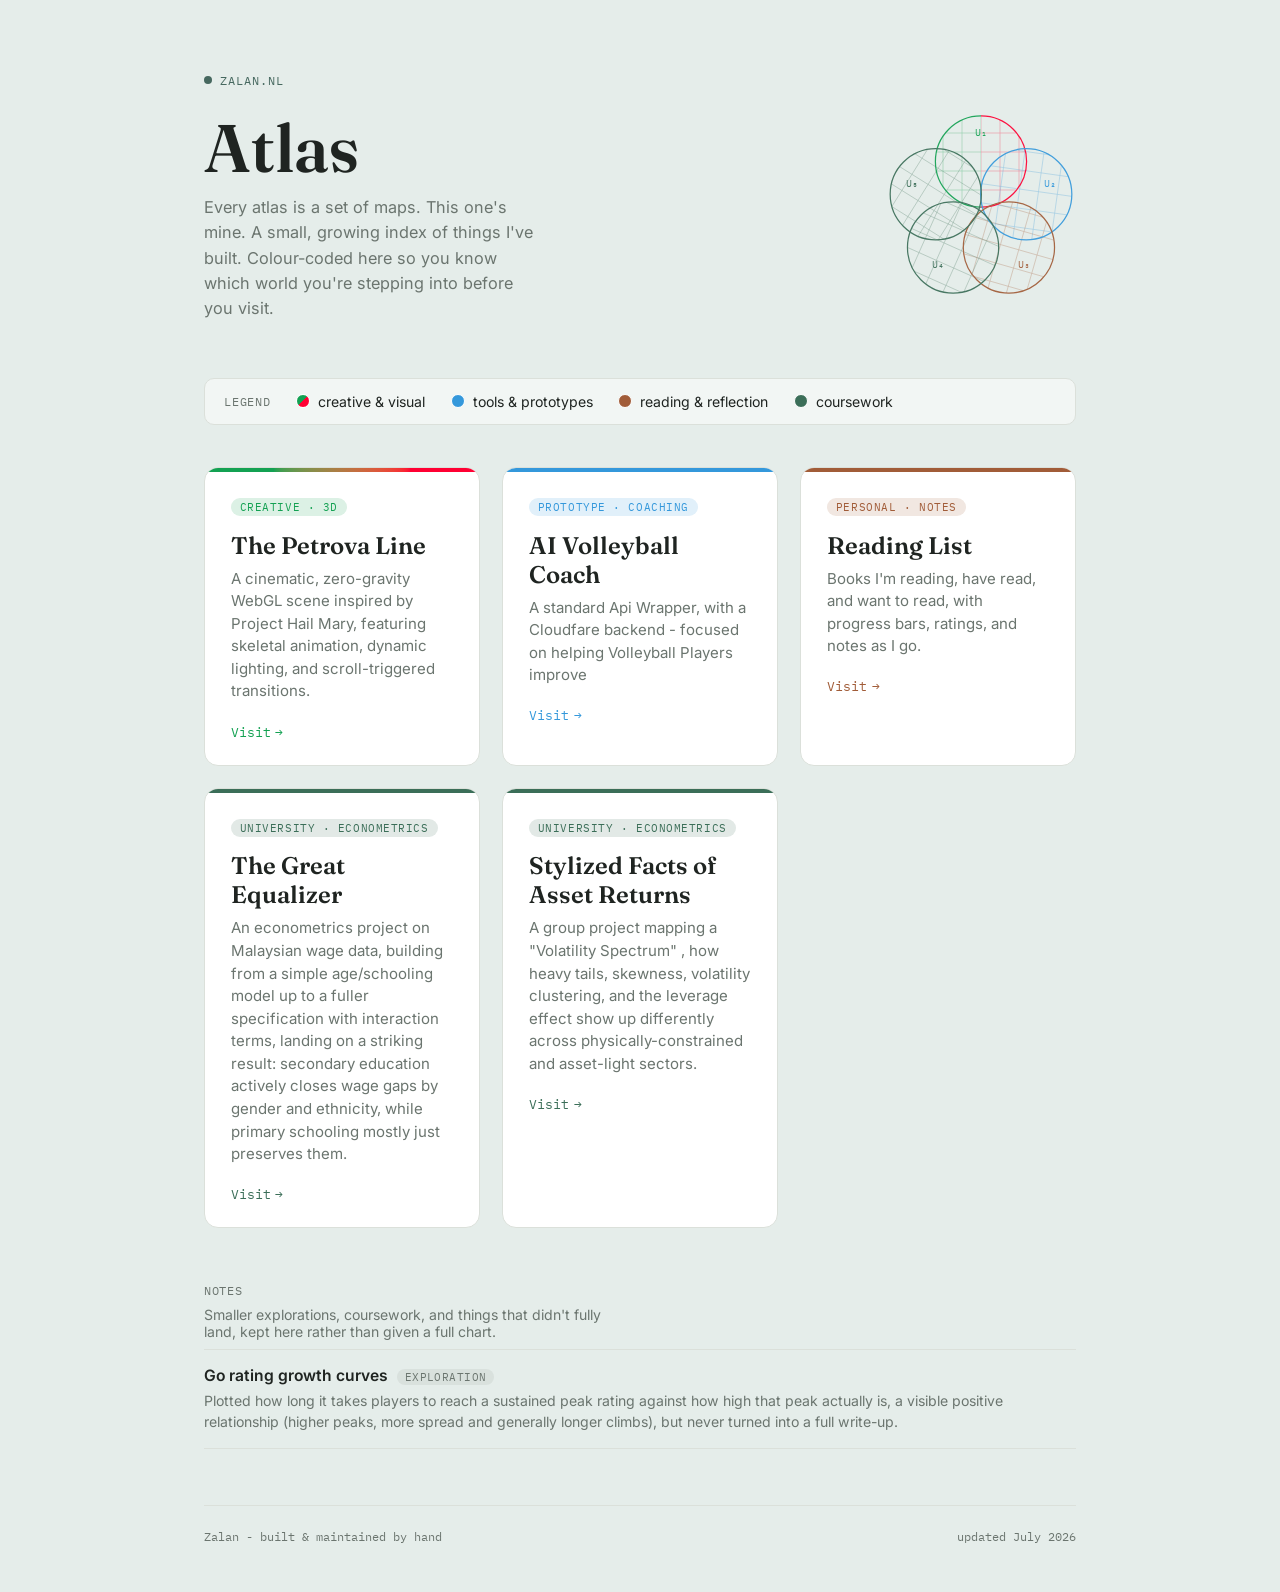
==== commit fdec98d2: "Update description in hero section of index.html" ====
--- a/index.html
+++ b/index.html
@@ -339,7 +339,7 @@
   <div class="hero">
     <div>
       <h1>Atlas</h1>
-      <p>A small, growing index of things I've built. Colour-coded here so you know which world you're stepping into before you visit.</p>
+      <p>Every atlas is a set of maps. This one's mine. A small, growing index of things I've built. Colour-coded here so you know which world you're stepping into before you visit.</p>
     </div>
     <div id="atlas-diagram"></div>
   </div>
